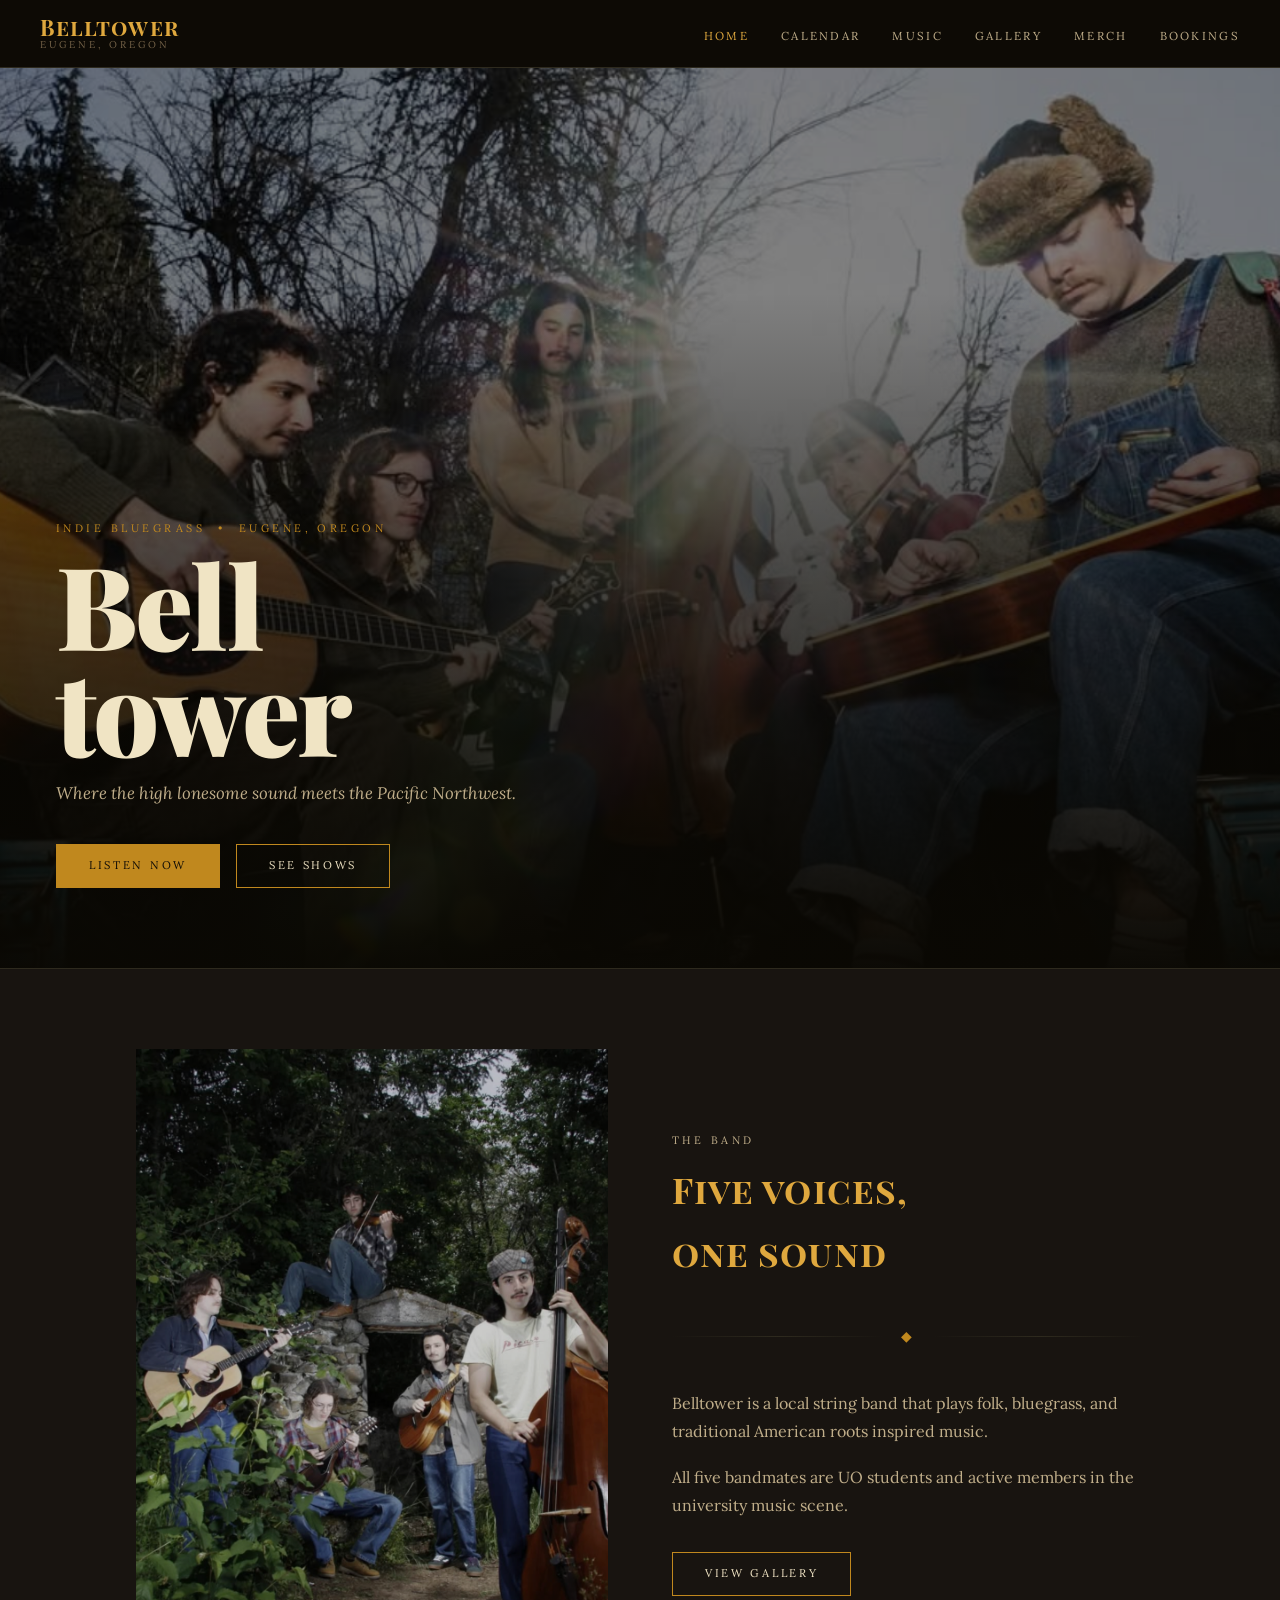
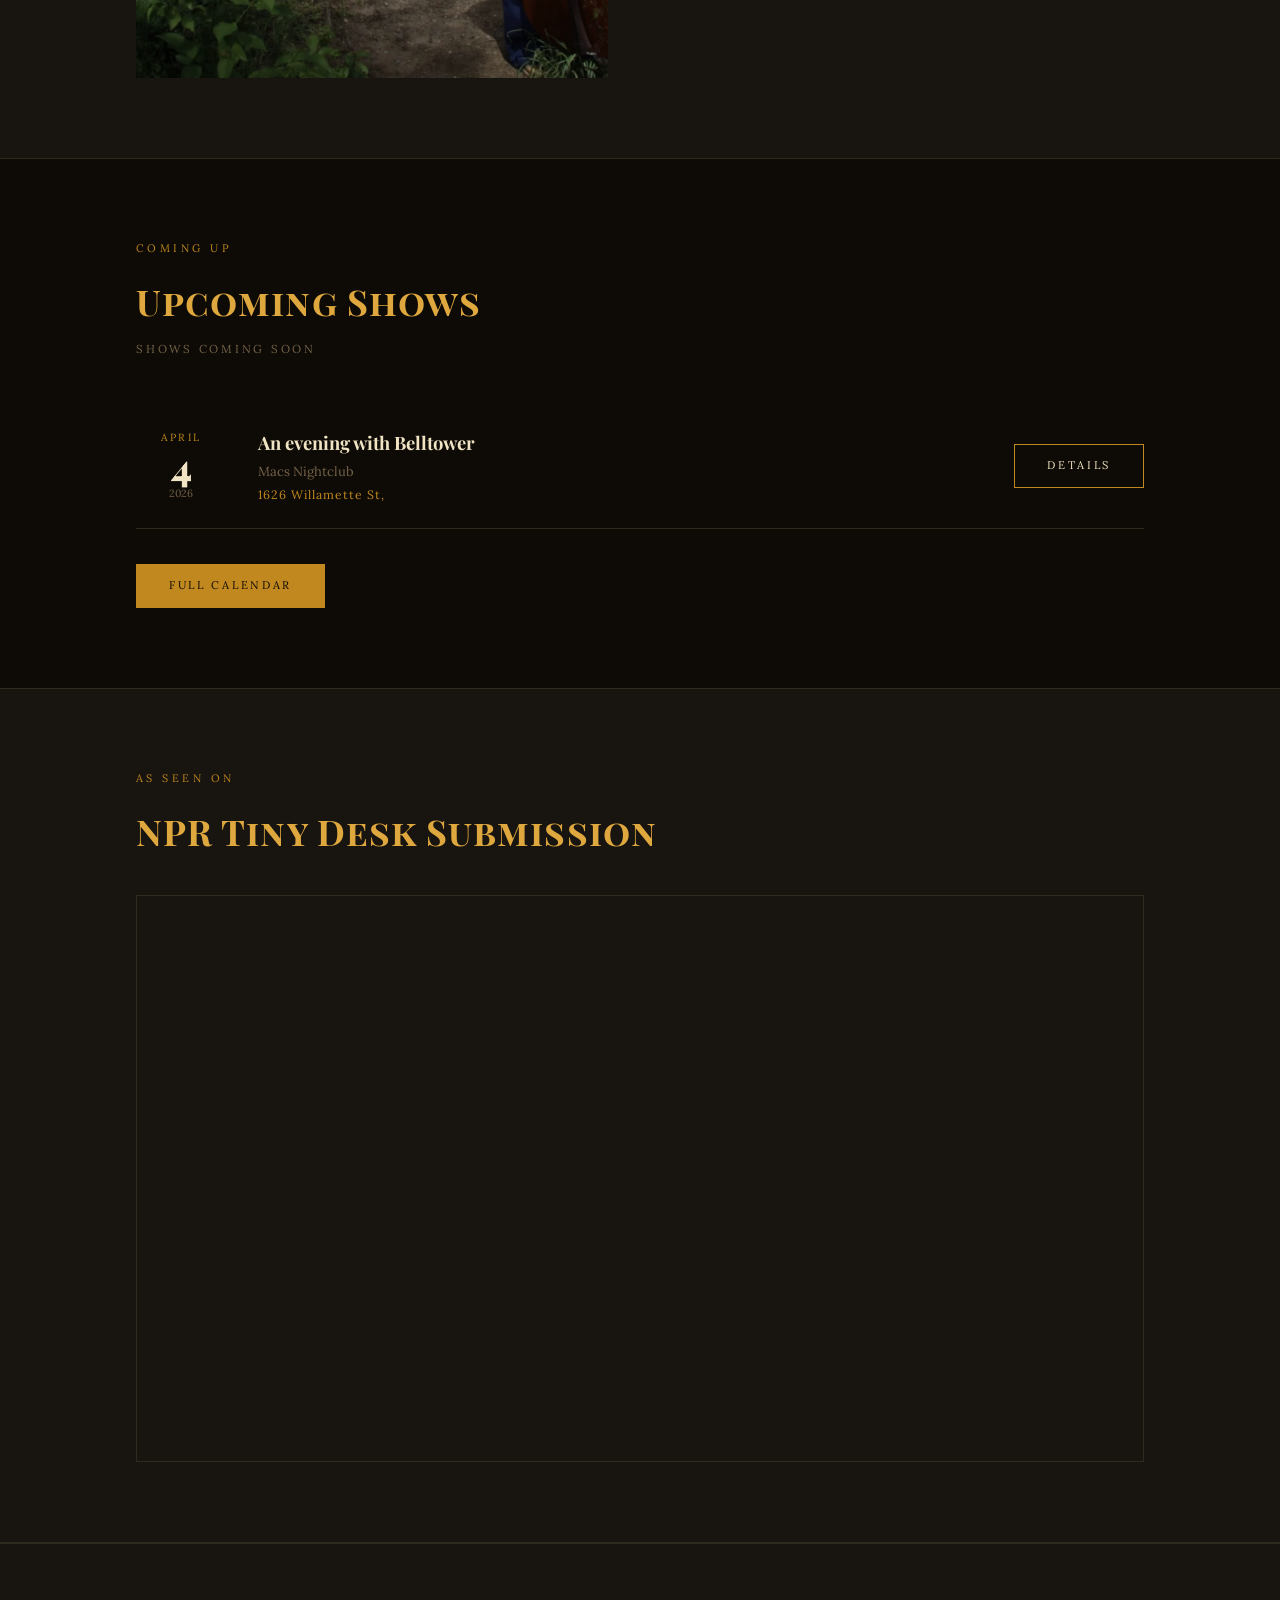
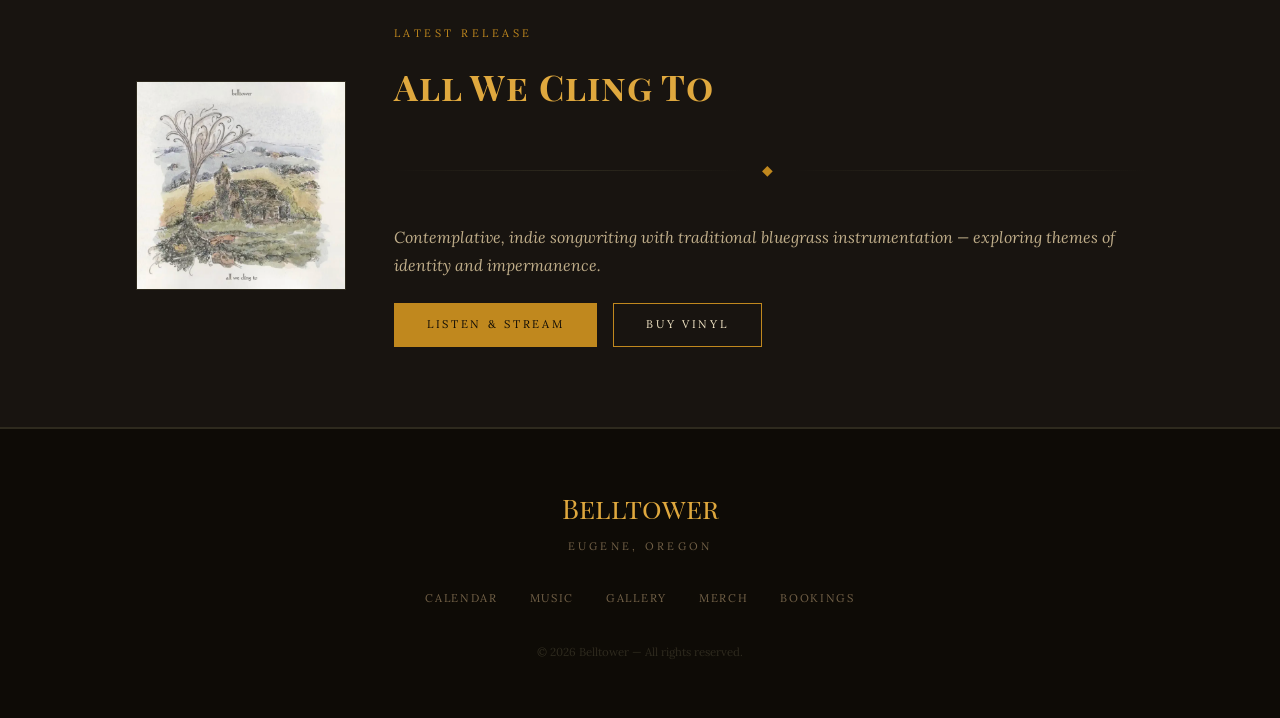
==== index.html @ a541bb3b "Add files via upload" ====
<!DOCTYPE html>
<html lang="en">
<head>
  <meta charset="UTF-8">
  <meta name="viewport" content="width=device-width, initial-scale=1.0">
  <title>Belltower — Eugene, Oregon</title>
  <link rel="stylesheet" href="styles.css">
</head>
<body>

<nav>
  <a href="index.html" class="nav-brand">
    <span class="nav-brand-name">Belltower</span>
    <span class="nav-brand-sub">Eugene, Oregon</span>
  </a>
  <button class="nav-toggle" id="navToggle" aria-label="Menu">&#9776;</button>
  <ul class="nav-links" id="navLinks">
    <li><a href="index.html" class="active">Home</a></li>
    <li><a href="calendar.html">Calendar</a></li>
    <li><a href="music.html">Music</a></li>
    <li><a href="gallery.html">Gallery</a></li>
    <li><a href="merch.html">Merch</a></li>
    <li><a href="bookings.html">Bookings</a></li>
  </ul>
</nav>

<div class="page">

  <!-- ── HERO ── -->
  <section class="hero">
    <img class="hero-img" src="band-truck-sunburst.png" alt="Belltower performing">
    <div class="hero-overlay"></div>
    <div class="hero-content">
      <p class="eyebrow">Indie Bluegrass &nbsp;&bull;&nbsp; Eugene, Oregon</p>
      <h1 class="hero-title">Bell<br>tower</h1>
      <p class="hero-sub">Where the high lonesome sound meets the Pacific Northwest.</p>
      <div class="hero-btns">
        <a href="music.html" class="btn btn-fill">Listen Now</a>
        <a href="calendar.html" class="btn">See Shows</a>
      </div>
    </div>
  </section>

  <!-- ── ABOUT ── -->
  <section class="stripe">
    <div class="section about-grid">
      <img class="about-img" src="band-stone-ruins.png" alt="Belltower band photo">
      <div class="about-text">
        <p class="eyebrow" style="margin-bottom:0.5rem;">The Band</p>
        <h2 class="section-title">Five voices,<br>one sound</h2>
        <div class="ornament"><span class="ornament-glyph">&#9670;</span></div>
        <p>Belltower is a local string band that plays folk, bluegrass, and traditional American roots inspired music.</p>
        <p>All five bandmates are UO students and active members in the university music scene.</p>
        <a href="gallery.html" class="btn" style="margin-top:1rem;">View Gallery</a>
      </div>
    </div>
  </section>

  <!-- ── NEXT SHOWS ── -->
  <section class="section">
    <p class="eyebrow">Coming Up</p>
    <h2 class="section-title">Upcoming Shows</h2>
    <p class="section-sub">Shows coming soon</p>
    <ul class="shows-list">
      <li class="show-item">
        <div class="show-date">
          <div class="mo">April</div>
          <div class="dy">4</div>
          <div class="yr">2026</div>
        </div>
        <div class="show-info">
          <h3>An evening with Belltower</h3>
          <div class="venue">Macs Nightclub</div>
          <div class="location">1626 Willamette St,</div>
        </div>
        <a href="calendar.html" class="btn">Details</a>
      </li>
      <!-- <li class="show-item">
        <div class="show-date">
          <div class="mo">April</div>
          <div class="dy">4</div>
          <div class="yr">2026</div>
        </div>
        <div class="show-info">
          <h3>Show 2</h3>
          <div class="venue">Venue 2</div>
          <div class="location">Location 2</div>
        </div>
        <a href="calendar.html" class="btn">Details</a>
      </li>
      <li class="show-item">
        <div class="show-date">
          <div class="mo">Month</div>
          <div class="dy">--</div>
          <div class="yr">----</div>
        </div>
        <div class="show-info">
          <h3>Show 3</h3>
          <div class="venue">Venue 3</div>
          <div class="location">Location 3</div>
        </div>
        <a href="calendar.html" class="btn">Details</a>
      </li> -->
    </ul>
    <div style="margin-top:2.2rem;">
      <a href="calendar.html" class="btn btn-fill">Full Calendar</a>
    </div>
  </section>

  <!-- ── NPR TINY DESK ── -->
  <section class="stripe">
    <div class="section">
      <p class="eyebrow">As Seen On</p>
      <h2 class="section-title" style="margin-bottom:2rem;">NPR Tiny Desk Submission</h2>
      <div style="position:relative;aspect-ratio:16/9;width:100%;border:1px solid var(--dark-4);">
        <iframe
          src="https://www.youtube.com/embed/AEtV3hT_4Xs"
          title="Belltower — NPR Tiny Desk Submission"
          style="position:absolute;inset:0;width:100%;height:100%;border:0;"
          allowfullscreen
          allow="accelerometer; autoplay; clipboard-write; encrypted-media; gyroscope; picture-in-picture"
          loading="lazy">
        </iframe>
      </div>
    </div>
  </section>

  <!-- ── ALBUM TEASER ── -->
  <section class="stripe">
    <div class="section" style="display:grid;grid-template-columns:210px 1fr;gap:3rem;align-items:center;">
      <img src="all-we-cling-to-cover.png" alt="All We Cling To album cover"
           style="width:100%;border:1px solid var(--dark-4);">
      <div>
        <p class="eyebrow">Latest Release</p>
        <h2 class="section-title">All We Cling To</h2>
        <div class="ornament"><span class="ornament-glyph">&#9670;</span></div>
        <p style="color:var(--cream-dim);font-style:italic;margin-bottom:1.5rem;">
          Contemplative, indie songwriting with traditional bluegrass instrumentation — exploring themes of identity and impermanence.
        </p>
        <div style="display:flex;gap:1rem;flex-wrap:wrap;">
          <a href="music.html" class="btn btn-fill">Listen &amp; Stream</a>
          <a href="merch.html" class="btn">Buy Vinyl</a>
        </div>
      </div>
    </div>
  </section>

  <!-- ── FOOTER ── -->
  <footer>
    <div class="footer-brand">Belltower</div>
    <div class="footer-sub">Eugene, Oregon</div>
    <ul class="footer-links">
      <li><a href="calendar.html">Calendar</a></li>
      <li><a href="music.html">Music</a></li>
      <li><a href="gallery.html">Gallery</a></li>
      <li><a href="merch.html">Merch</a></li>
      <li><a href="bookings.html">Bookings</a></li>
    </ul>
    <div class="footer-copy">&copy; 2026 Belltower &mdash; All rights reserved.</div>
  </footer>

</div><!-- /page -->

<script>
  document.getElementById('navToggle').addEventListener('click', () => {
    document.getElementById('navLinks').classList.toggle('open');
  });
</script>
</body>
</html>
---- styles.css ----
@import url('https://fonts.googleapis.com/css2?family=Playfair+Display:ital,wght@0,400;0,700;0,900;1,400&family=Playfair+Display+SC:wght@400;700&family=Lora:ital,wght@0,400;0,600;1,400&display=swap');

:root {
  --dark:     #0e0b06;
  --dark-2:   #181410;
  --dark-3:   #222018; /* slightly lighter panels */
  --dark-4:   #2e2a1e; /* borders */
  --gold:     #c0881e;
  --gold-lt:  #dfa83e;
  --cream:    #f0e4c4;
  --cream-dim:#c0ae8a;
  --muted:    #746248;
  --nav-h:    68px;
}

*, *::before, *::after { box-sizing: border-box; margin: 0; padding: 0; }
html { scroll-behavior: smooth; }

body {
  background: var(--dark);
  color: var(--cream);
  font-family: 'Lora', serif;
  font-size: 16px;
  line-height: 1.75;
}

/* ─── NAV ─── */
nav {
  position: fixed;
  top: 0; left: 0; right: 0;
  height: var(--nav-h);
  background: rgba(14, 11, 6, 0.96);
  backdrop-filter: blur(10px);
  border-bottom: 1px solid var(--dark-4);
  z-index: 100;
  display: flex;
  align-items: center;
  justify-content: space-between;
  padding: 0 2.5rem;
}

.nav-brand {
  text-decoration: none;
  display: flex;
  flex-direction: column;
  line-height: 1.1;
}
.nav-brand-name {
  font-family: 'Playfair Display SC', serif;
  font-size: 1.35rem;
  font-weight: 700;
  color: var(--gold-lt);
  letter-spacing: 0.05em;
}
.nav-brand-sub {
  font-size: 0.62rem;
  letter-spacing: 0.28em;
  text-transform: uppercase;
  color: var(--muted);
  font-family: 'Lora', serif;
}

.nav-links {
  display: flex;
  gap: 2rem;
  list-style: none;
}
.nav-links a {
  color: var(--cream-dim);
  text-decoration: none;
  font-size: 0.72rem;
  letter-spacing: 0.2em;
  text-transform: uppercase;
  font-family: 'Lora', serif;
  transition: color 0.2s;
}
.nav-links a:hover,
.nav-links a.active { color: var(--gold-lt); }

.nav-toggle {
  display: none;
  background: none;
  border: none;
  color: var(--cream);
  font-size: 1.4rem;
  cursor: pointer;
  padding: 0.25rem;
}

/* ─── PAGE SHELL ─── */
.page { padding-top: var(--nav-h); }

/* ─── HERO ─── */
.hero {
  position: relative;
  height: 100vh;
  min-height: 580px;
  overflow: hidden;
  display: flex;
  align-items: flex-end;
}
.hero-img {
  position: absolute;
  inset: 0;
  width: 100%; height: 100%;
  object-fit: cover;
  object-position: center 30%;
  filter: brightness(0.5) saturate(0.85);
}
.hero-overlay {
  position: absolute;
  inset: 0;
  background: linear-gradient(
    to top,
    rgba(10,8,3,0.98) 0%,
    rgba(10,8,3,0.45) 45%,
    transparent 75%
  );
}
.hero-content {
  position: relative;
  z-index: 2;
  padding: 0 3.5rem 5rem;
  max-width: 920px;
}
.eyebrow {
  font-size: 0.68rem;
  letter-spacing: 0.32em;
  text-transform: uppercase;
  color: var(--gold);
  margin-bottom: 0.75rem;
  font-family: 'Lora', serif;
}
.hero-title {
  font-family: 'Playfair Display', serif;
  font-size: clamp(4rem, 9vw, 7.5rem);
  font-weight: 900;
  line-height: 0.92;
  color: var(--cream);
  letter-spacing: -0.02em;
  margin-bottom: 1.1rem;
}
.hero-sub {
  font-style: italic;
  color: var(--cream-dim);
  font-size: 1.05rem;
  max-width: 460px;
  margin-bottom: 2.2rem;
}
.hero-btns { display: flex; gap: 1rem; flex-wrap: wrap; }

/* ─── BUTTONS ─── */
.btn {
  display: inline-block;
  padding: 0.7rem 2rem;
  border: 1.5px solid var(--gold);
  color: var(--cream);
  text-decoration: none;
  font-family: 'Lora', serif;
  font-size: 0.7rem;
  letter-spacing: 0.24em;
  text-transform: uppercase;
  transition: background 0.2s, color 0.2s;
  background: transparent;
  cursor: pointer;
}
.btn:hover      { background: var(--gold);    color: var(--dark); }
.btn-fill       { background: var(--gold);    color: var(--dark); }
.btn-fill:hover { background: var(--gold-lt); border-color: var(--gold-lt); }

/* ─── SECTION WRAPPER ─── */
.section {
  padding: 5rem 3.5rem;
  max-width: 1120px;
  margin: 0 auto;
}
.section-title {
  font-family: 'Playfair Display SC', serif;
  font-size: clamp(1.7rem, 2.8vw, 2.3rem);
  font-weight: 700;
  color: var(--gold-lt);
  letter-spacing: 0.03em;
  margin-bottom: 0.4rem;
}
.section-sub {
  color: var(--muted);
  font-size: 0.72rem;
  letter-spacing: 0.24em;
  text-transform: uppercase;
  margin-bottom: 2.8rem;
}

/* ─── STRIPE (alternate bg) ─── */
.stripe { background: var(--dark-2); border-top: 1px solid var(--dark-4); border-bottom: 1px solid var(--dark-4); }

/* ─── ABOUT ─── */
.about-grid {
  display: grid;
  grid-template-columns: 1fr 1fr;
  gap: 4rem;
  align-items: center;
}
.about-img {
  width: 100%;
  aspect-ratio: 3/4;
  object-fit: cover;
  filter: brightness(0.8) saturate(0.85);
}
.about-text p { color: var(--cream-dim); margin-bottom: 1.1rem; }

/* ─── SHOWS LIST ─── */
.shows-list { list-style: none; }
.show-item {
  display: grid;
  grid-template-columns: 90px 1fr auto;
  gap: 1.2rem 2rem;
  align-items: center;
  padding: 1.4rem 0;
  border-bottom: 1px solid var(--dark-4);
}
.show-date { text-align: center; }
.show-date .mo  { font-size: 0.65rem; letter-spacing: 0.2em; text-transform: uppercase; color: var(--gold); }
.show-date .dy  { font-family: 'Playfair Display', serif; font-size: 2.4rem; font-weight: 900; line-height: 1; color: var(--cream); }
.show-date .yr  { font-size: 0.65rem; color: var(--muted); }
.show-info h3   { font-family: 'Playfair Display', serif; font-size: 1.15rem; font-weight: 700; margin-bottom: 0.15rem; }
.show-info .venue    { color: var(--muted); font-size: 0.82rem; }
.show-info .location { color: var(--gold); font-size: 0.76rem; letter-spacing: 0.08em; }

/* ─── PAGE HEADER ─── */
.page-header {
  padding: 4.5rem 3.5rem 3rem;
  max-width: 1120px;
  margin: 0 auto;
  border-bottom: 1px solid var(--dark-4);
}
.page-header-title {
  font-family: 'Playfair Display SC', serif;
  font-size: clamp(2.2rem, 5vw, 3.8rem);
  font-weight: 700;
  color: var(--cream);
  line-height: 1.05;
  margin-top: 0.4rem;
}

/* ─── GALLERY ─── */
.gallery-grid {
  display: grid;
  grid-template-columns: repeat(3, 1fr);
  gap: 6px;
}
.gal-item {
  overflow: hidden;
  cursor: pointer;
  aspect-ratio: 4/3;
}
.gal-item img {
  width: 100%; height: 100%;
  object-fit: cover;
  filter: brightness(0.82) saturate(0.8);
  transition: filter 0.35s, transform 0.35s;
  display: block;
}
.gal-item:hover img { filter: brightness(1) saturate(1); transform: scale(1.05); }

.gal-item.tall { aspect-ratio: 3/4; }
.gal-item.wide { grid-column: span 2; aspect-ratio: 16/9; }

/* Lightbox */
.lightbox {
  display: none;
  position: fixed; inset: 0;
  background: rgba(0,0,0,0.93);
  z-index: 200;
  align-items: center;
  justify-content: center;
}
.lightbox.open { display: flex; }
.lightbox img {
  max-width: 90vw;
  max-height: 90vh;
  object-fit: contain;
}
.lb-close {
  position: absolute;
  top: 1.2rem; right: 1.8rem;
  font-size: 2rem;
  color: var(--cream);
  background: none;
  border: none;
  cursor: pointer;
  line-height: 1;
  opacity: 0.7;
  transition: opacity 0.2s;
}
.lb-close:hover { opacity: 1; }

/* ─── MERCH ─── */
.merch-grid {
  display: grid;
  grid-template-columns: repeat(auto-fill, minmax(230px, 1fr));
  gap: 1.8rem;
}
.merch-card {
  background: var(--dark-3);
  border: 1px solid var(--dark-4);
  transition: border-color 0.2s;
}
.merch-card:hover { border-color: var(--gold); }
.merch-card img {
  width: 100%;
  aspect-ratio: 1;
  object-fit: cover;
  filter: brightness(0.78) saturate(0.82);
  display: block;
  transition: filter 0.3s;
}
.merch-card:hover img { filter: brightness(0.9) saturate(0.9); }
.merch-info { padding: 1rem 1.1rem 1.4rem; }
.merch-name  { font-family: 'Playfair Display', serif; font-size: 1rem; font-weight: 700; margin-bottom: 0.2rem; }
.merch-price { color: var(--gold); font-size: 0.88rem; letter-spacing: 0.05em; margin-bottom: 0.6rem; }
.merch-desc  { color: var(--muted); font-size: 0.78rem; margin-bottom: 1rem; line-height: 1.5; }

/* ─── MUSIC ─── */
.album-card {
  display: grid;
  grid-template-columns: 260px 1fr;
  gap: 3rem;
  align-items: start;
  background: var(--dark-2);
  border: 1px solid var(--dark-4);
  padding: 2rem;
  margin-bottom: 3rem;
}
.album-cover { width: 100%; aspect-ratio: 1; object-fit: cover; display: block; }
.album-title { font-family: 'Playfair Display', serif; font-size: 1.7rem; font-weight: 900; margin-bottom: 0.2rem; }
.album-year  { color: var(--gold); font-size: 0.72rem; letter-spacing: 0.2em; text-transform: uppercase; margin-bottom: 1.5rem; }
.album-desc  { color: var(--cream-dim); font-style: italic; margin-bottom: 1.5rem; font-size: 0.95rem; }

.track-list { list-style: none; margin-bottom: 1.6rem; }
.track-list li {
  display: flex;
  gap: 1rem;
  padding: 0.45rem 0;
  border-bottom: 1px solid var(--dark-4);
  font-size: 0.88rem;
  color: var(--cream-dim);
}
.track-list .tn { color: var(--muted); min-width: 22px; }

.stream-links { display: flex; gap: 0.75rem; flex-wrap: wrap; }

/* ─── BOOKING ─── */
.booking-grid {
  display: grid;
  grid-template-columns: 1fr 1.4fr;
  gap: 4rem;
  align-items: start;
}
.booking-form { display: flex; flex-direction: column; gap: 1.2rem; }
.form-group   { display: flex; flex-direction: column; gap: 0.35rem; }
.form-group label {
  font-size: 0.68rem;
  letter-spacing: 0.22em;
  text-transform: uppercase;
  color: var(--muted);
}
.form-group input,
.form-group textarea,
.form-group select {
  background: var(--dark-3);
  border: 1px solid var(--dark-4);
  color: var(--cream);
  padding: 0.75rem 1rem;
  font-family: 'Lora', serif;
  font-size: 0.92rem;
  outline: none;
  width: 100%;
  transition: border-color 0.2s;
  -webkit-appearance: none;
}
.form-group input:focus,
.form-group textarea:focus,
.form-group select:focus { border-color: var(--gold); }
.form-group textarea { min-height: 130px; resize: vertical; }
.form-group select option { background: var(--dark-3); }

.booking-info h3 {
  font-family: 'Playfair Display SC', serif;
  font-size: 1.05rem;
  color: var(--gold-lt);
  margin-bottom: 0.7rem;
}
.booking-info p { color: var(--cream-dim); font-size: 0.88rem; margin-bottom: 1.5rem; line-height: 1.6; }

.contact-row {
  display: flex;
  align-items: baseline;
  gap: 1rem;
  padding: 0.7rem 0;
  border-bottom: 1px solid var(--dark-4);
  font-size: 0.88rem;
  color: var(--cream-dim);
}
.contact-label {
  color: var(--gold);
  font-size: 0.65rem;
  letter-spacing: 0.2em;
  text-transform: uppercase;
  min-width: 68px;
}

/* ─── FOOTER ─── */
footer {
  background: var(--dark);
  border-top: 1px solid var(--dark-4);
  padding: 3.5rem 2rem;
  text-align: center;
}
.footer-brand {
  font-family: 'Playfair Display SC', serif;
  font-size: 1.7rem;
  color: var(--gold-lt);
  margin-bottom: 0.3rem;
}
.footer-sub {
  color: var(--muted);
  font-size: 0.68rem;
  letter-spacing: 0.3em;
  text-transform: uppercase;
  margin-bottom: 1.6rem;
}
.footer-links { display: flex; justify-content: center; gap: 2rem; list-style: none; margin-bottom: 2rem; }
.footer-links a {
  color: var(--muted);
  text-decoration: none;
  font-size: 0.7rem;
  letter-spacing: 0.15em;
  text-transform: uppercase;
  transition: color 0.2s;
}
.footer-links a:hover { color: var(--gold); }
.footer-copy { color: var(--dark-4); font-size: 0.72rem; }

/* ─── ORNAMENT ─── */
.ornament {
  display: flex;
  align-items: center;
  gap: 1.1rem;
  margin: 2.5rem 0;
  color: var(--muted);
}
.ornament::before,
.ornament::after {
  content: '';
  flex: 1;
  height: 1px;
  background: linear-gradient(to right, transparent, var(--dark-4), transparent);
}
.ornament-glyph { font-size: 0.9rem; color: var(--gold); letter-spacing: 0.2em; }

/* ─── RESPONSIVE ─── */
@media (max-width: 800px) {
  nav { padding: 0 1.5rem; }

  .nav-links {
    display: none;
    position: absolute;
    top: var(--nav-h); left: 0; right: 0;
    flex-direction: column;
    background: rgba(14,11,6,0.98);
    padding: 1.5rem 2rem;
    gap: 1.2rem;
    border-bottom: 1px solid var(--dark-4);
  }
  .nav-links.open { display: flex; }
  .nav-toggle { display: block; }

  .hero-content { padding: 0 1.8rem 3.5rem; }
  .section { padding: 3.5rem 1.8rem; }
  .page-header { padding: 3.5rem 1.8rem 2rem; }

  .about-grid { grid-template-columns: 1fr; gap: 2rem; }
  .about-img   { aspect-ratio: 16/9; }

  .show-item { grid-template-columns: 80px 1fr; }
  .show-item .btn { grid-column: 2; justify-self: start; }

  .gallery-grid { grid-template-columns: repeat(2,1fr); }
  .gal-item.wide { grid-column: span 1; aspect-ratio: 4/3; }
  .gal-item.tall { aspect-ratio: 4/3; }

  .merch-grid { grid-template-columns: repeat(2, 1fr); gap: 1rem; }

  .album-card { grid-template-columns: 1fr; }
  .album-card img { max-width: 220px; }

  .booking-grid { grid-template-columns: 1fr; gap: 3rem; }

  .footer-links { gap: 1.2rem; flex-wrap: wrap; }
}

@media (max-width: 480px) {
  .gallery-grid { grid-template-columns: 1fr; }
  .merch-grid   { grid-template-columns: 1fr; }
  .hero-title   { font-size: 3.2rem; }
}
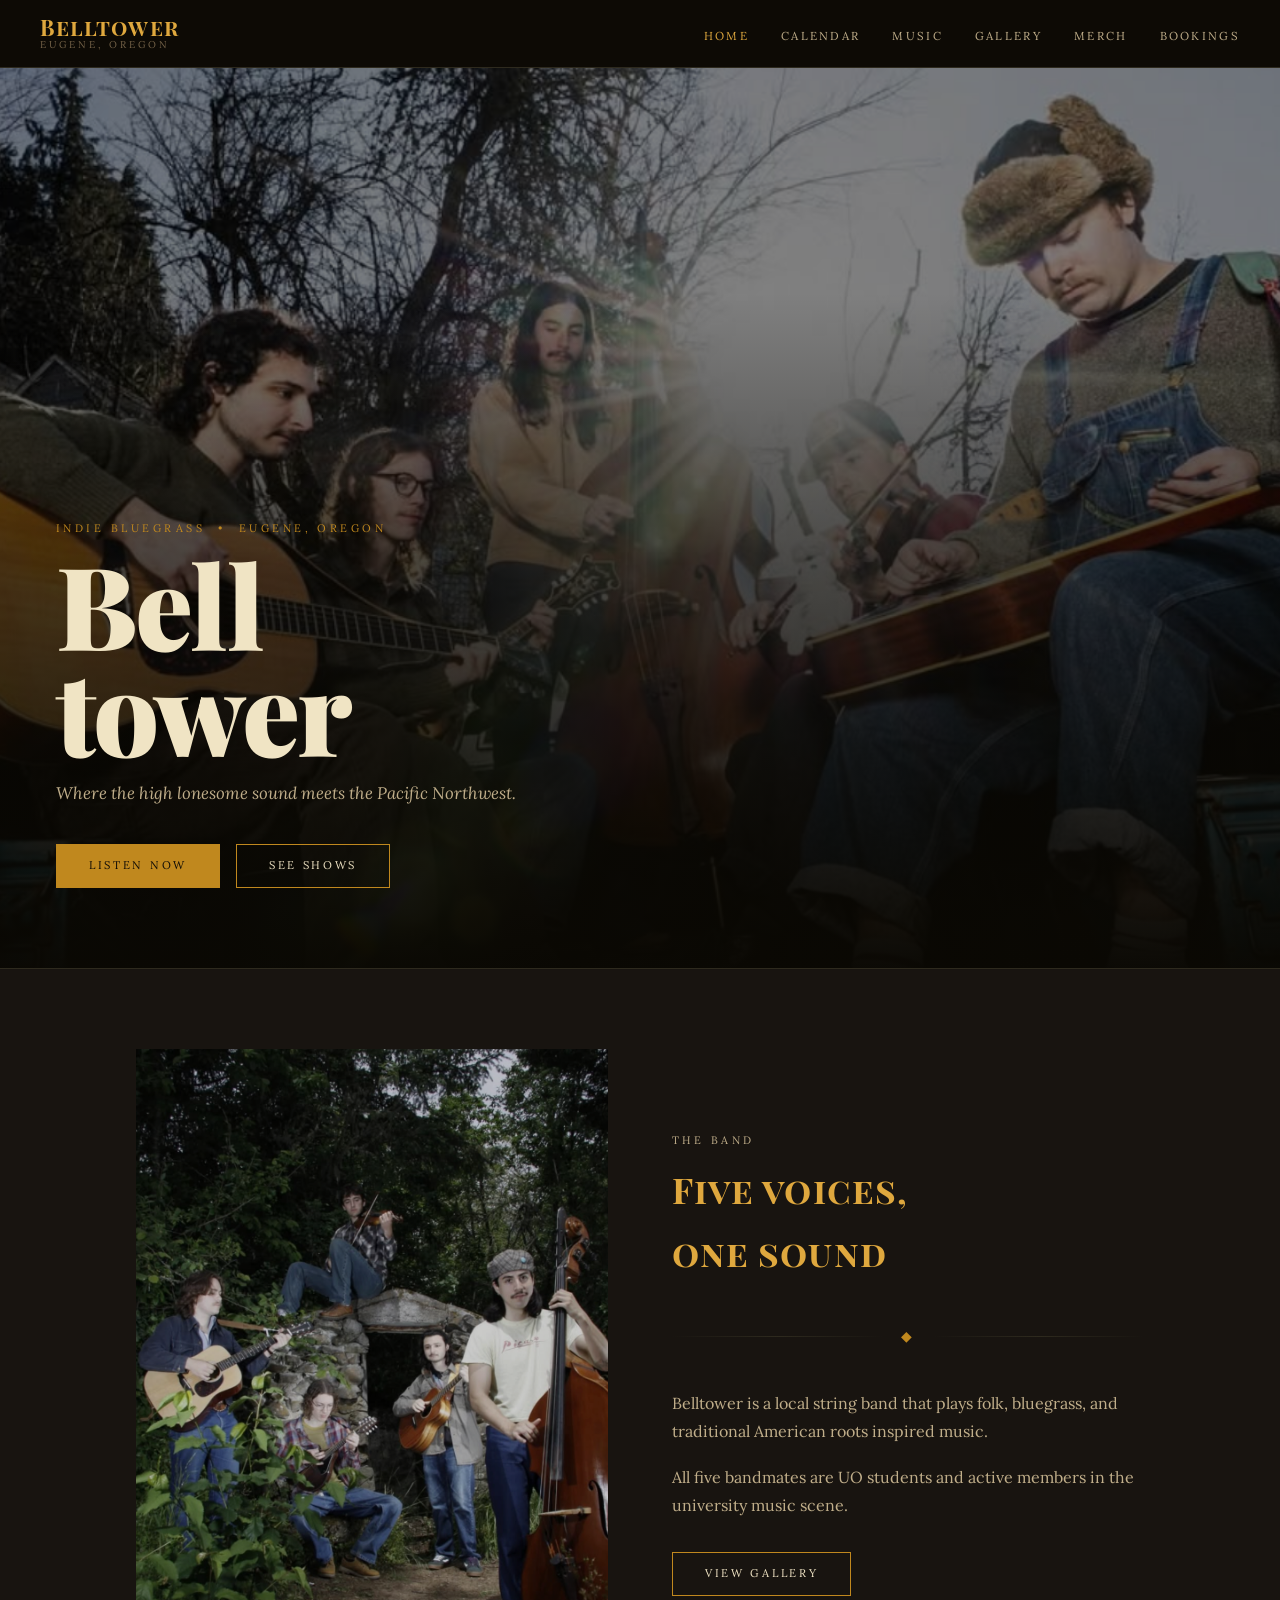
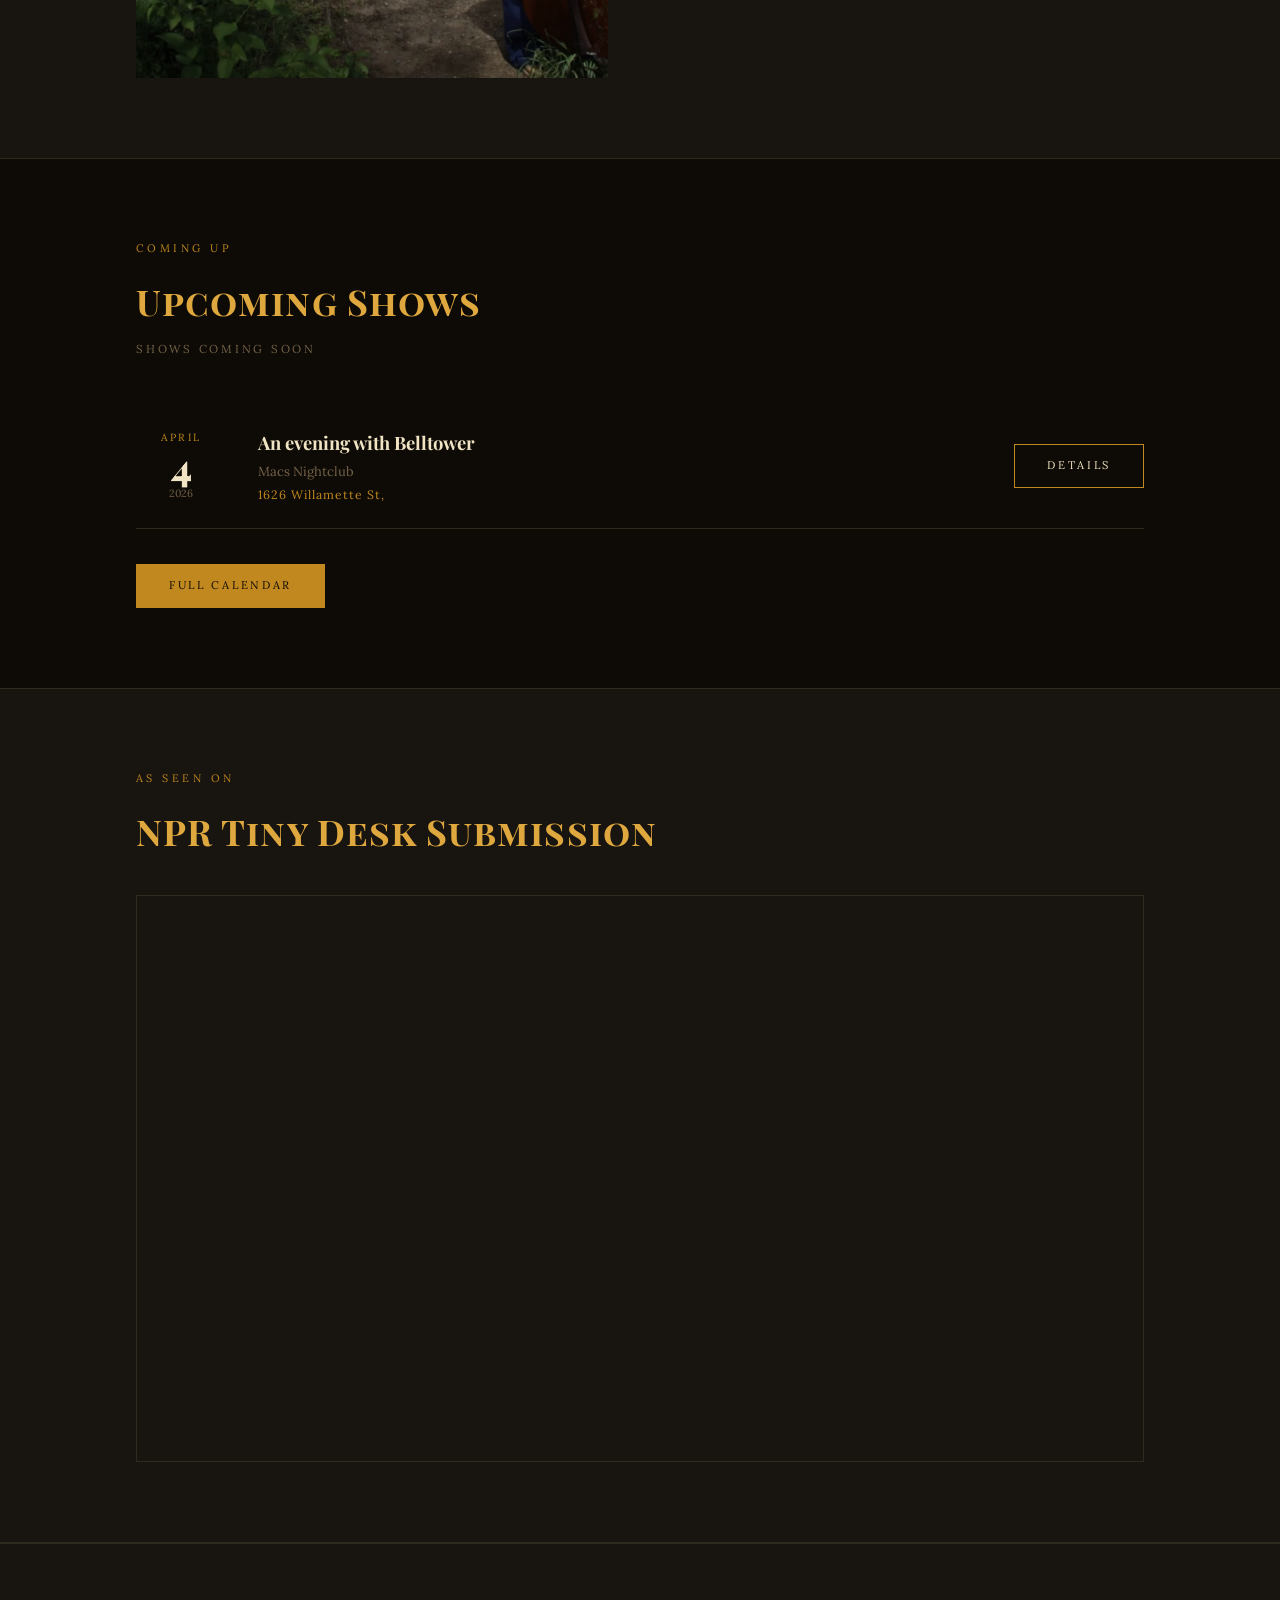
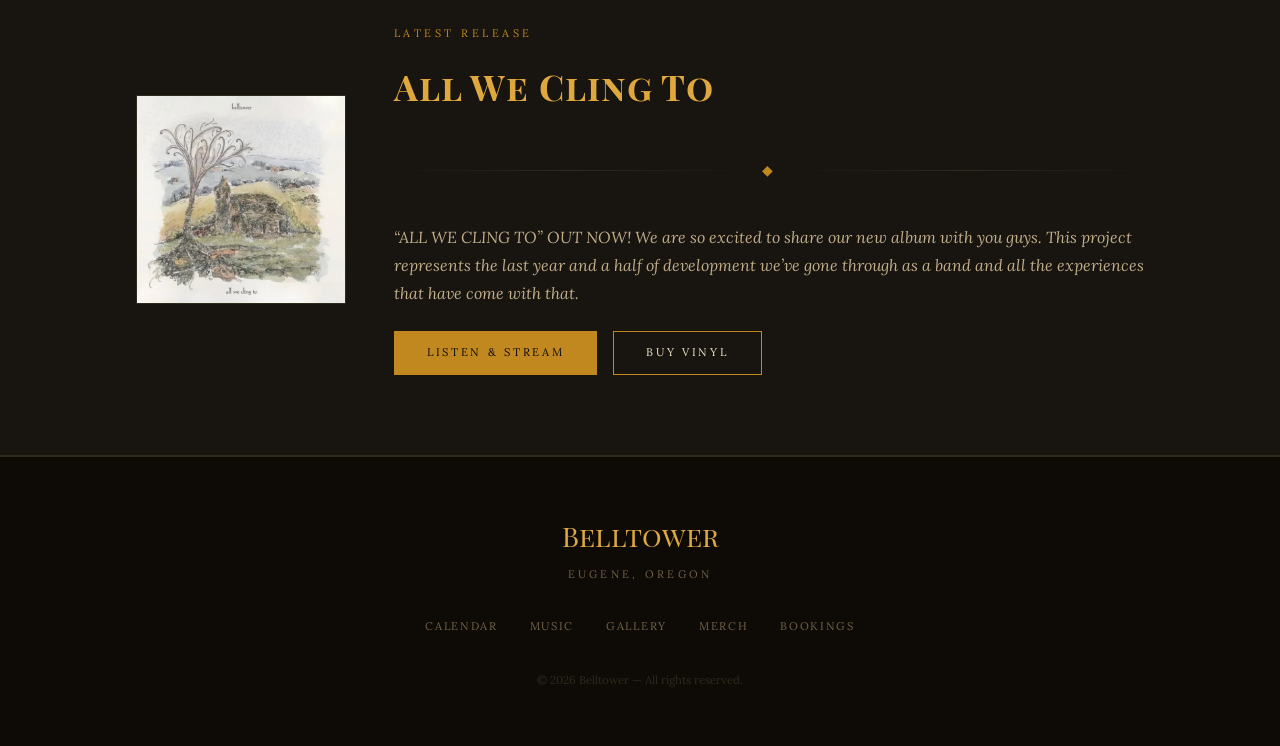
==== commit f5f2e3ae: "Update index.html" ====
--- a/index.html
+++ b/index.html
@@ -135,7 +135,8 @@
         <h2 class="section-title">All We Cling To</h2>
         <div class="ornament"><span class="ornament-glyph">&#9670;</span></div>
         <p style="color:var(--cream-dim);font-style:italic;margin-bottom:1.5rem;">
-          Contemplative, indie songwriting with traditional bluegrass instrumentation — exploring themes of identity and impermanence.
+          “ALL WE CLING TO” OUT NOW! We are so excited to share our new album with you guys. This project represents the last year and a half of development we’ve gone through as a band and all the experiences that have come with that.
+
         </p>
         <div style="display:flex;gap:1rem;flex-wrap:wrap;">
           <a href="music.html" class="btn btn-fill">Listen &amp; Stream</a>
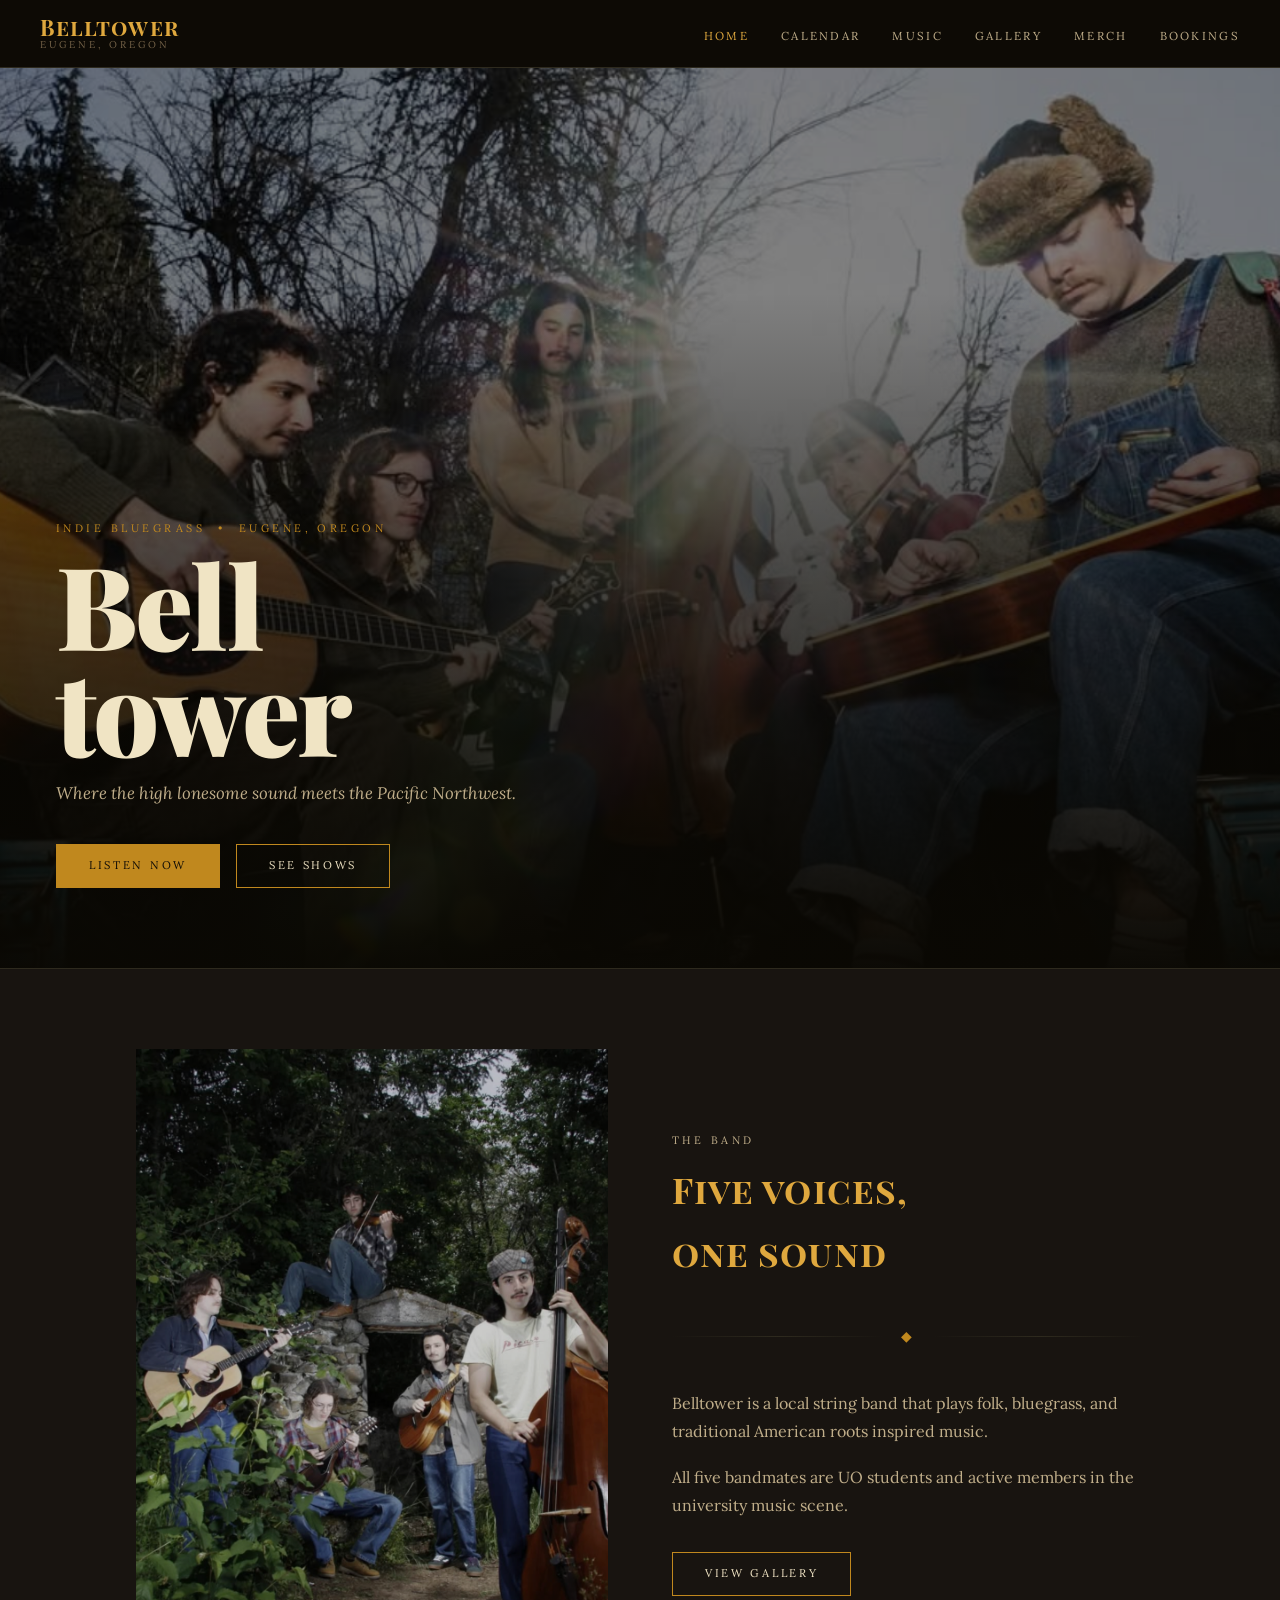
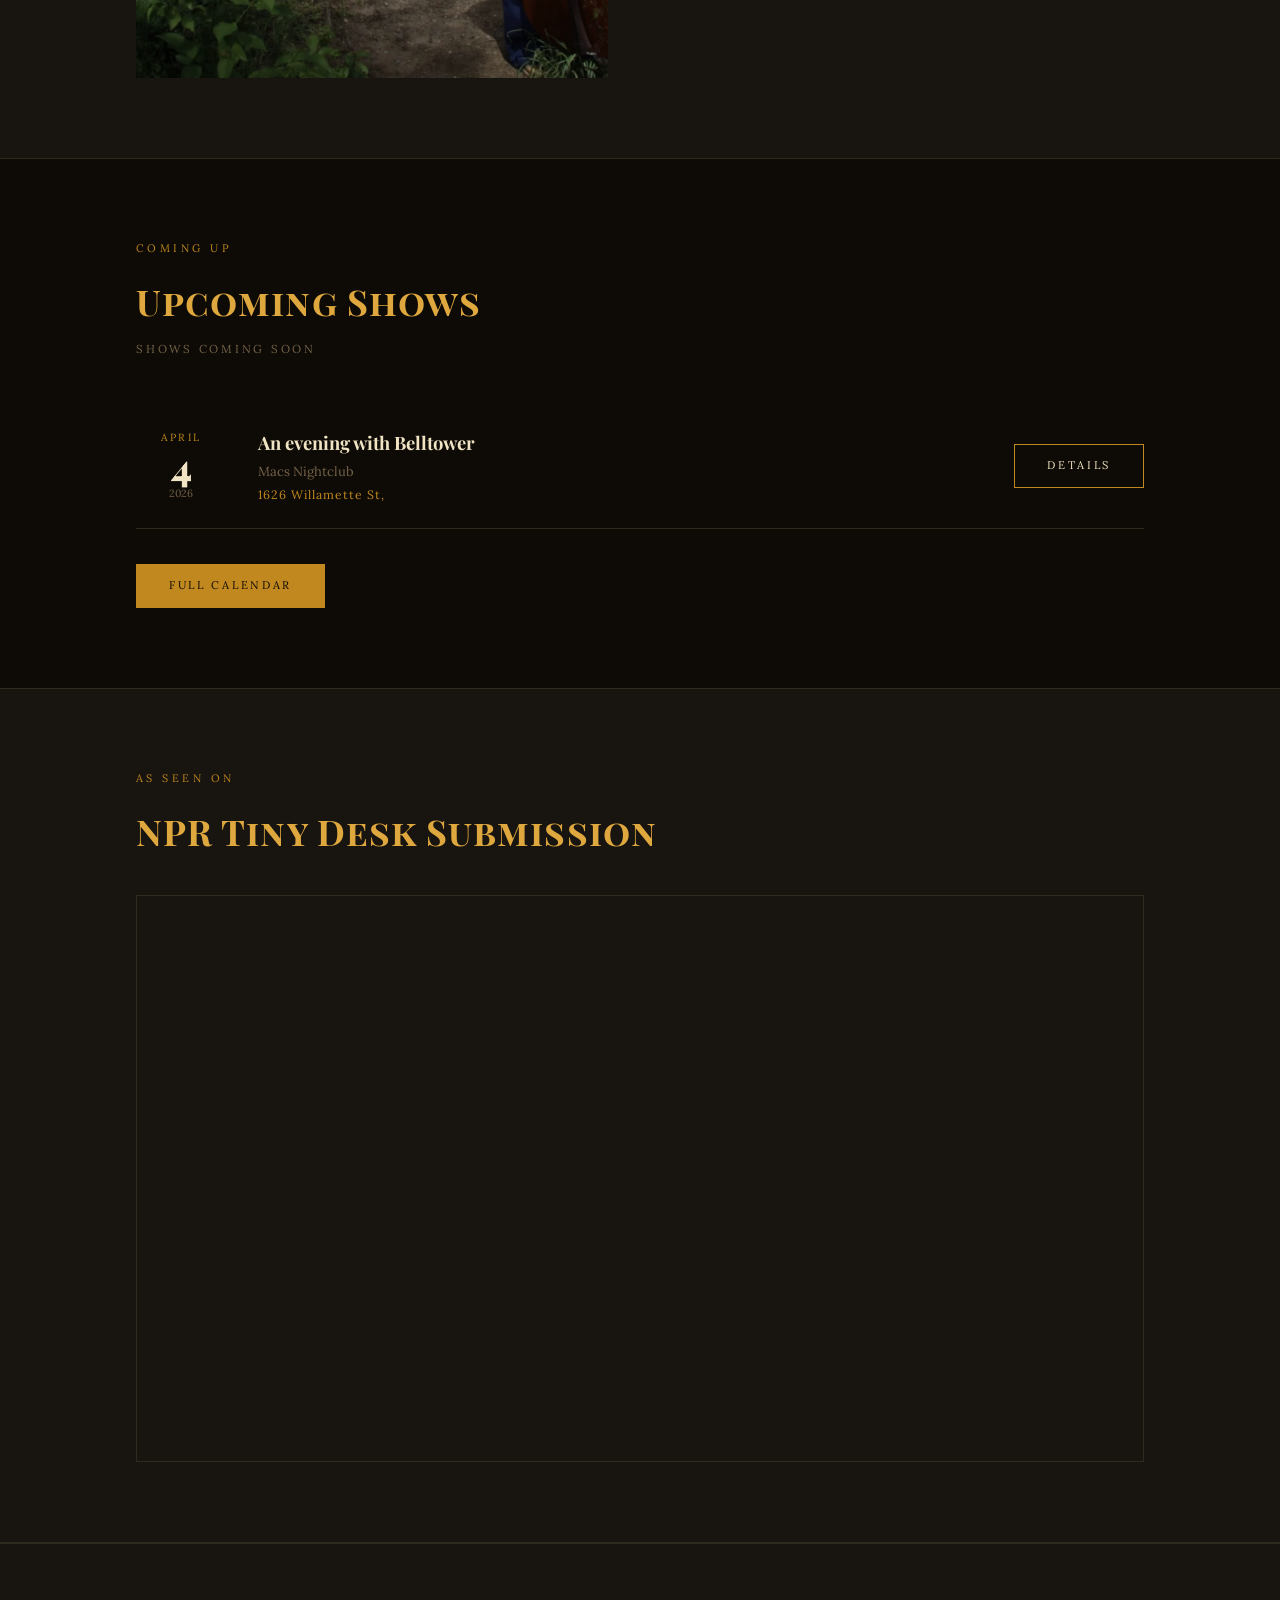
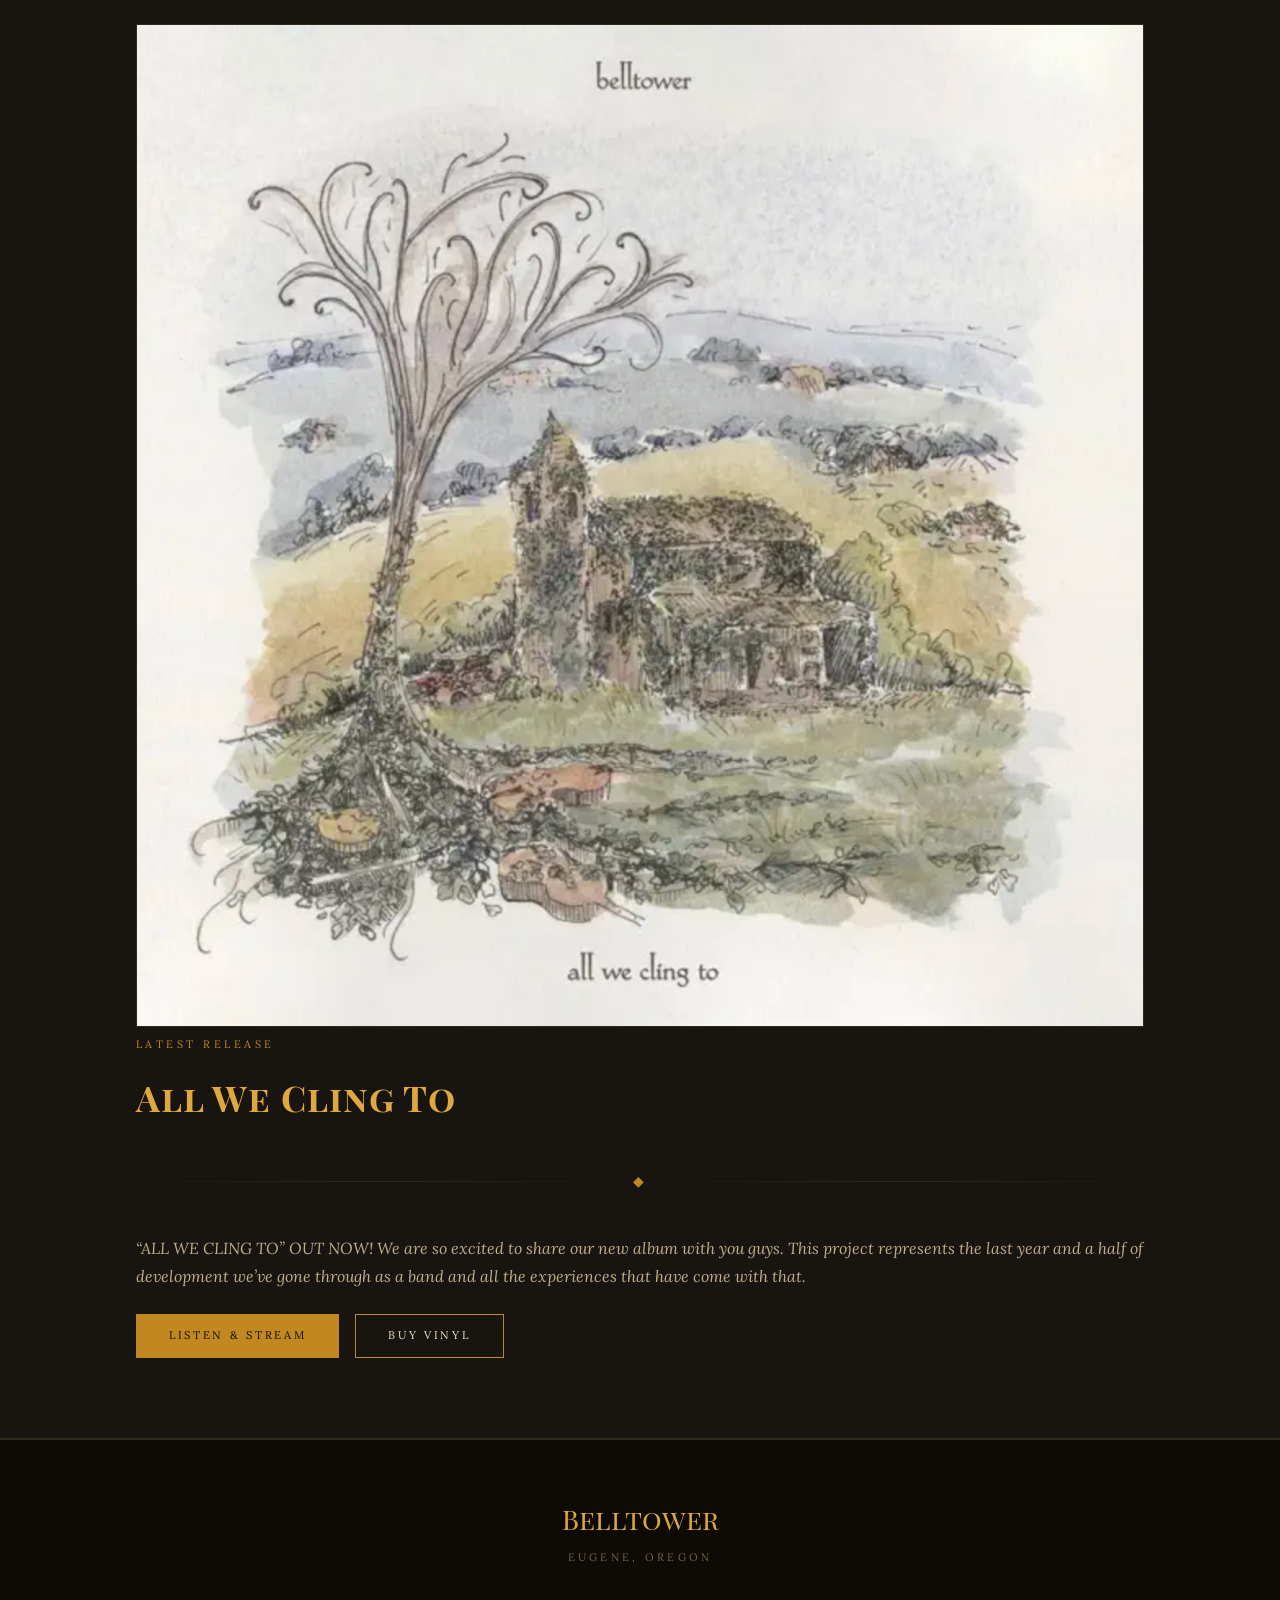
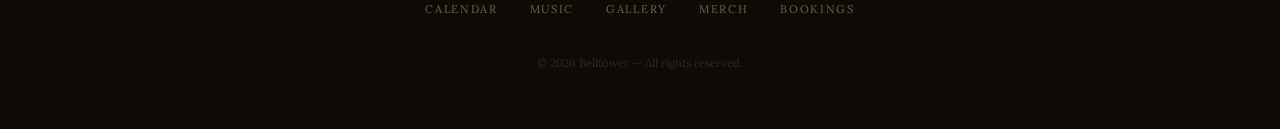
==== commit b6fa19a8: "Add files via upload" ====
--- a/index.html
+++ b/index.html
@@ -127,7 +127,7 @@
 
   <!-- ── ALBUM TEASER ── -->
   <section class="stripe">
-    <div class="section" style="display:grid;grid-template-columns:210px 1fr;gap:3rem;align-items:center;">
+    <div class="section album-teaser">
       <img src="all-we-cling-to-cover.png" alt="All We Cling To album cover"
            style="width:100%;border:1px solid var(--dark-4);">
       <div>
@@ -135,7 +135,8 @@
         <h2 class="section-title">All We Cling To</h2>
         <div class="ornament"><span class="ornament-glyph">&#9670;</span></div>
         <p style="color:var(--cream-dim);font-style:italic;margin-bottom:1.5rem;">
-          “ALL WE CLING TO” OUT NOW! We are so excited to share our new album with you guys. This project represents the last year and a half of development we’ve gone through as a band and all the experiences that have come with that.
+          “ALL WE CLING TO” OUT NOW!
+We are so excited to share our new album with you guys. This project represents the last year and a half of development we’ve gone through as a band and all the experiences that have come with that.
 
         </p>
         <div style="display:flex;gap:1rem;flex-wrap:wrap;">
